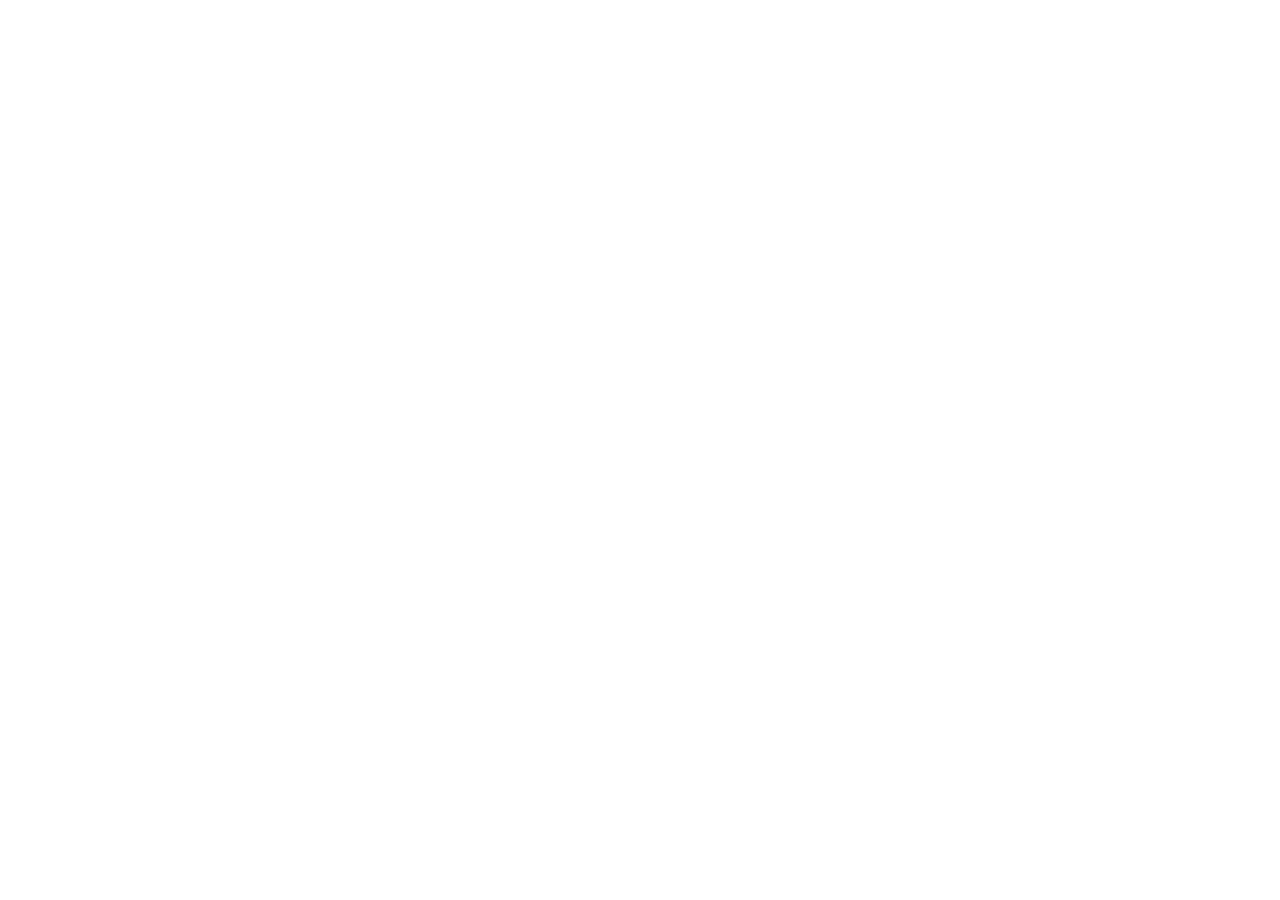
==== index.html @ 845b283c "Inicio HTML" ====
<!DOCTYPE html>
<html lang="pt-br">
<head>
    <meta charset="UTF-8">
    <meta name="viewport" content="width=device-width, initial-scale=1.0">
    <title>Auto Elétrica ROMA | Eletrica Automotiva e Ar Condicionado</title>
    <link rel="stylesheet" href="style.css">
</head>
<body>
    
</body>
</html>
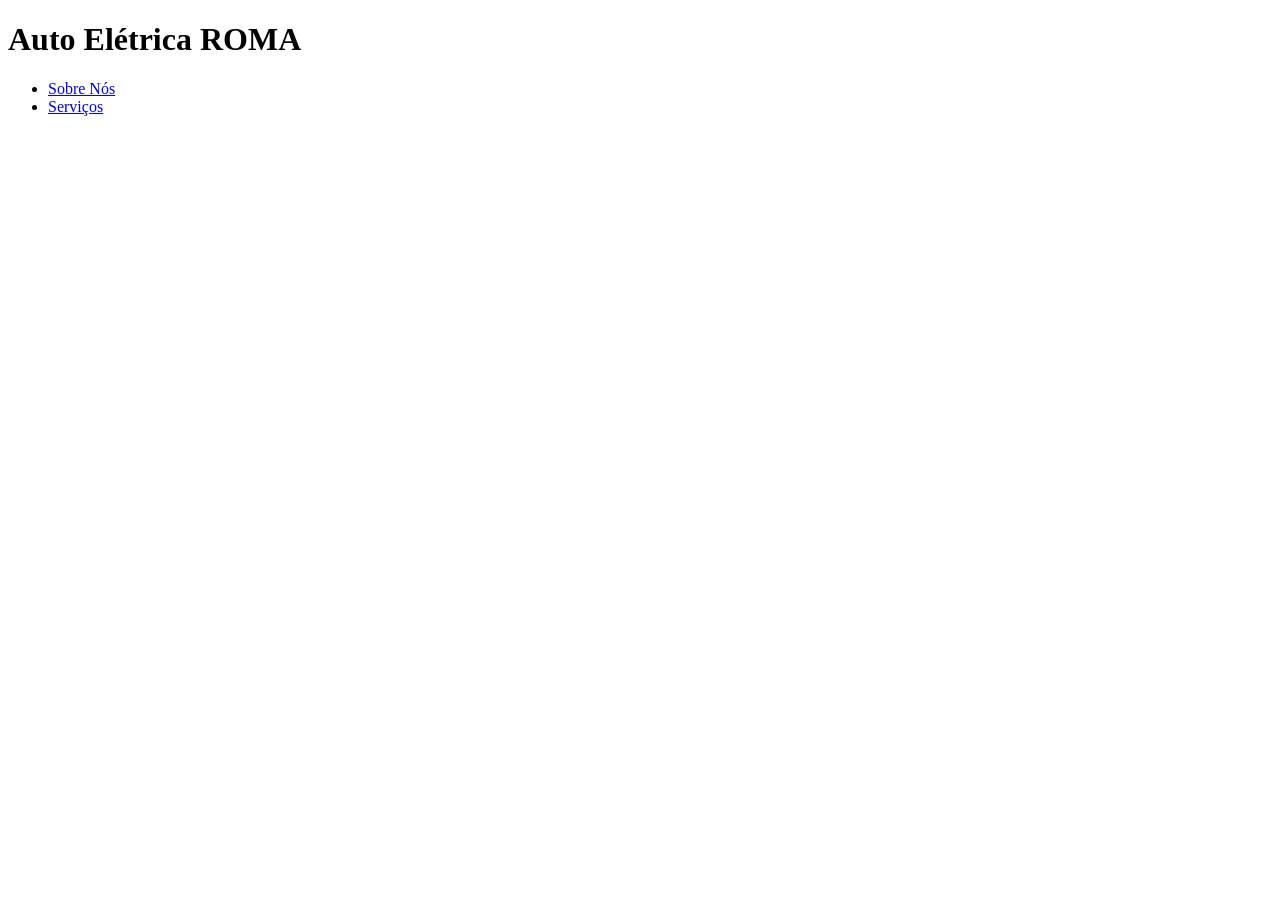
==== commit d73fc8ec: "Titulo e onde ficara a parte da Nav bar" ====
--- a/index.html
+++ b/index.html
@@ -7,6 +7,19 @@
     <link rel="stylesheet" href="style.css">
 </head>
 <body>
+    <header>
+        <div class="Logo">
+            <h1>Auto Elétrica ROMA</h1>
+        </div>
+        <nav>
+            <ul>
+                <li><a href="#sobre">Sobre Nós</a></li>
+                <li><a href="#serviços">Serviços</a></li>
+                
+            </ul>
+        </nav>
+
+    </header>
     
 </body>
 </html>
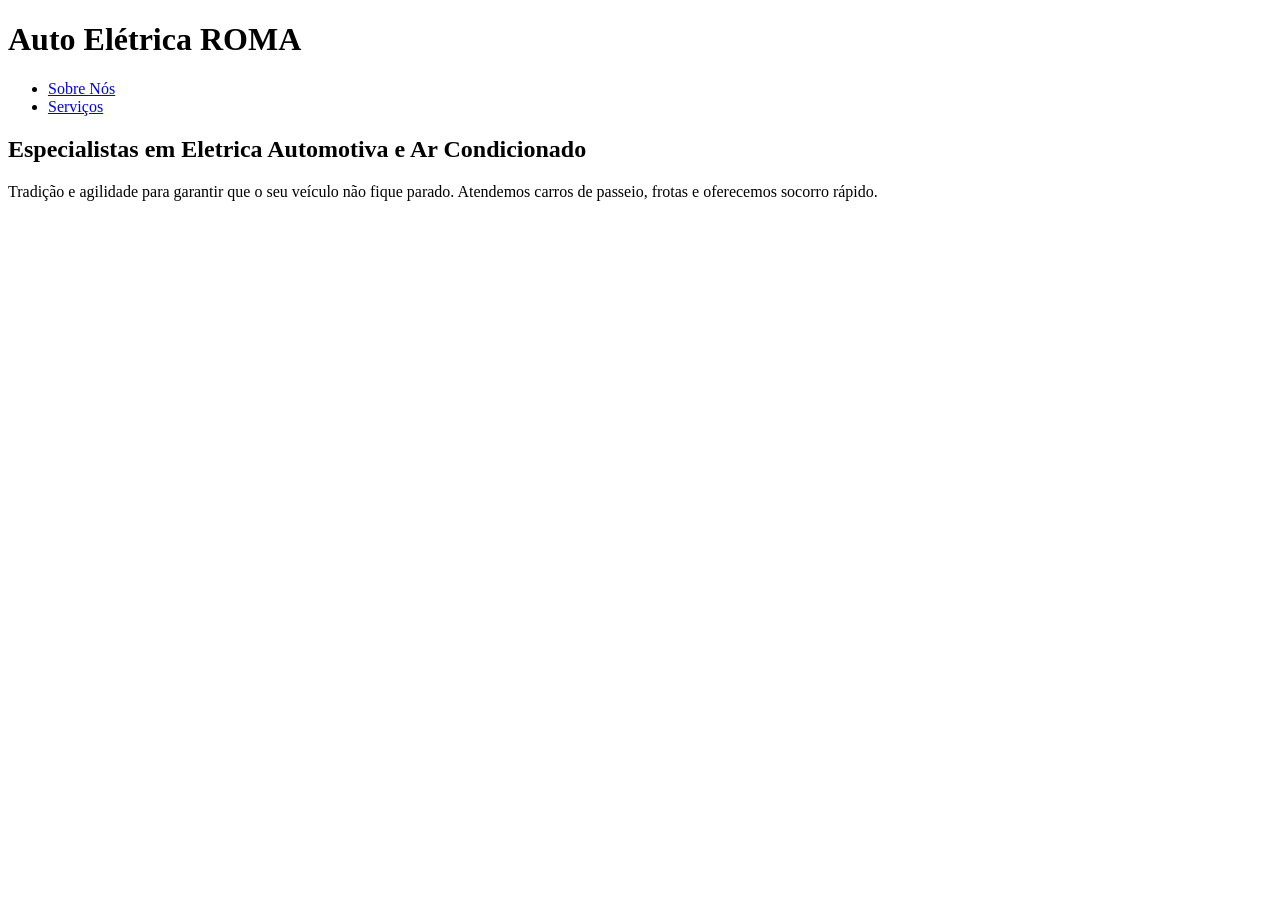
==== commit d31b2b38: "seção do sobre" ====
--- a/index.html
+++ b/index.html
@@ -20,6 +20,13 @@
         </nav>
 
     </header>
+
+    <main>
+        <section id="sobre" class="caixa de texto">
+            <h2>Especialistas em Eletrica Automotiva e Ar Condicionado</h2>
+            <p>Tradição e agilidade para garantir que o seu veículo não fique parado. Atendemos carros de passeio, frotas e oferecemos socorro rápido.</p>
+        </section>
+    </main>
     
 </body>
 </html>
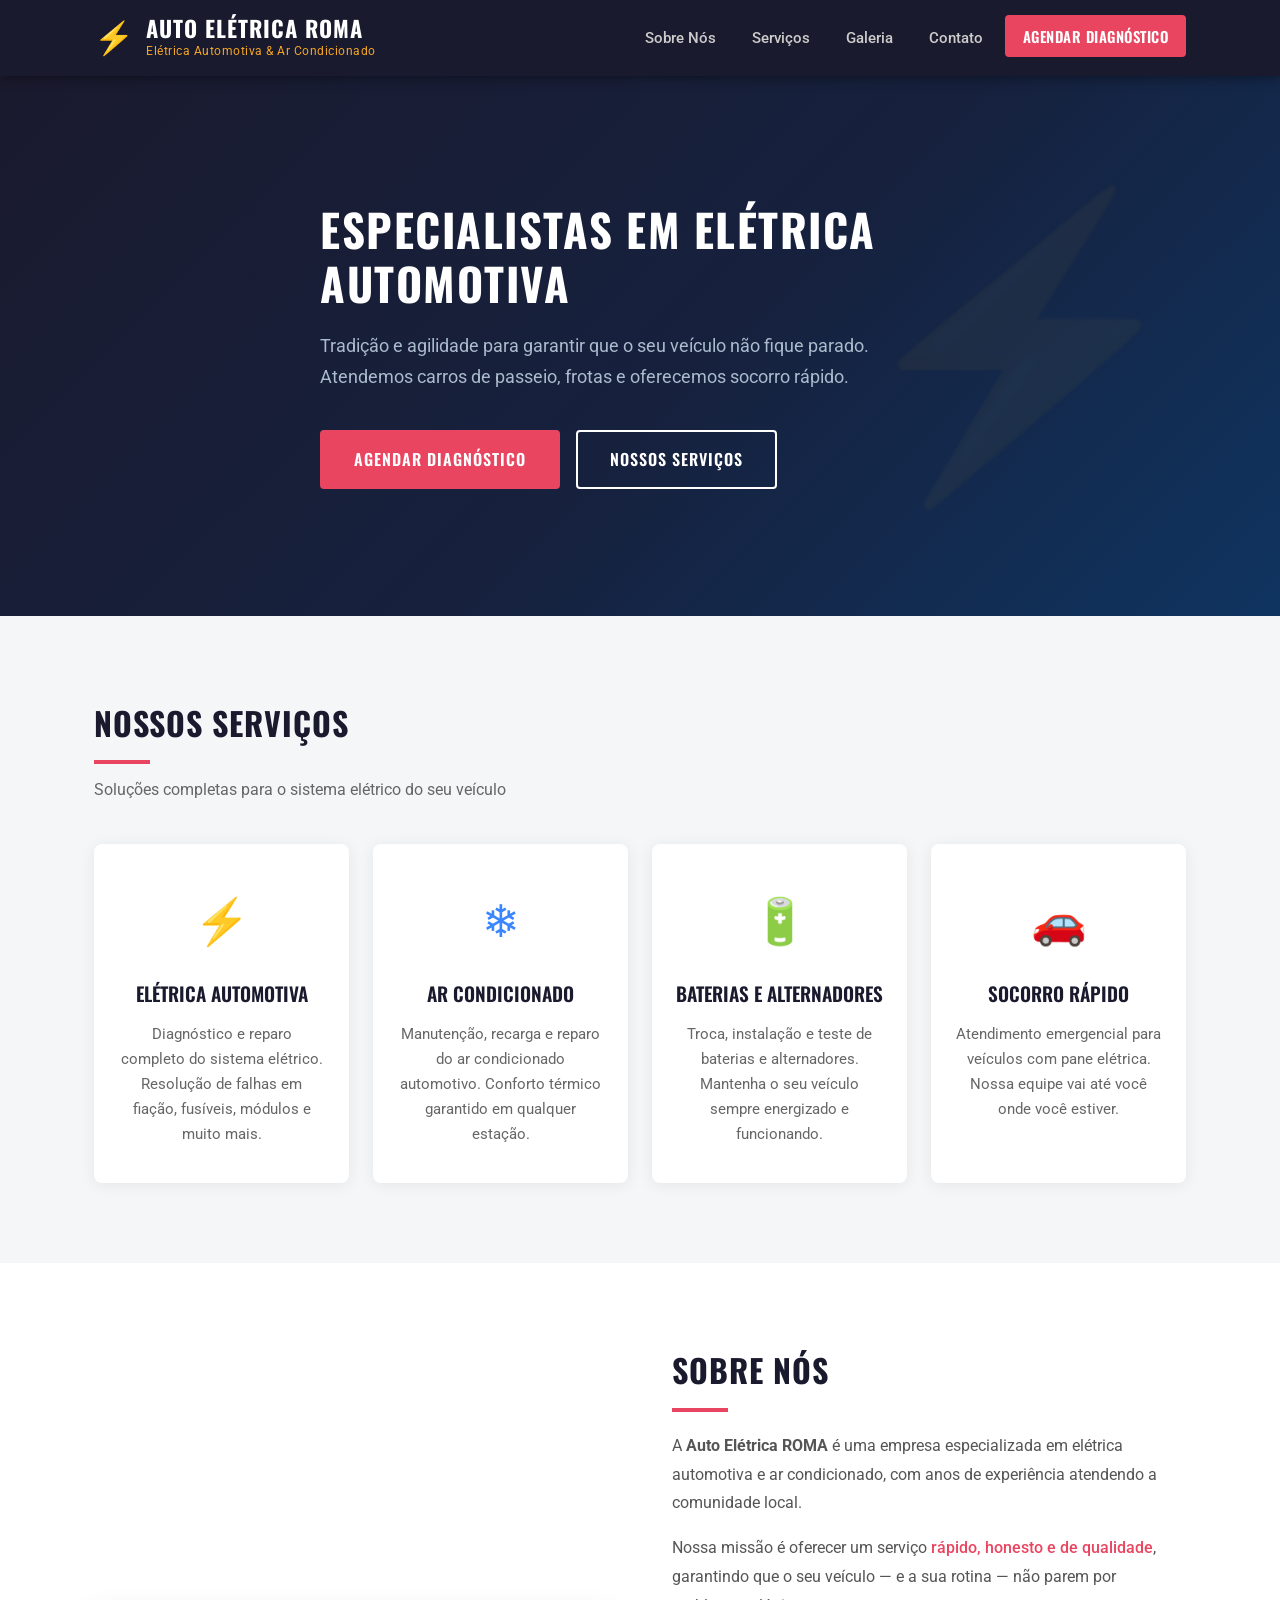
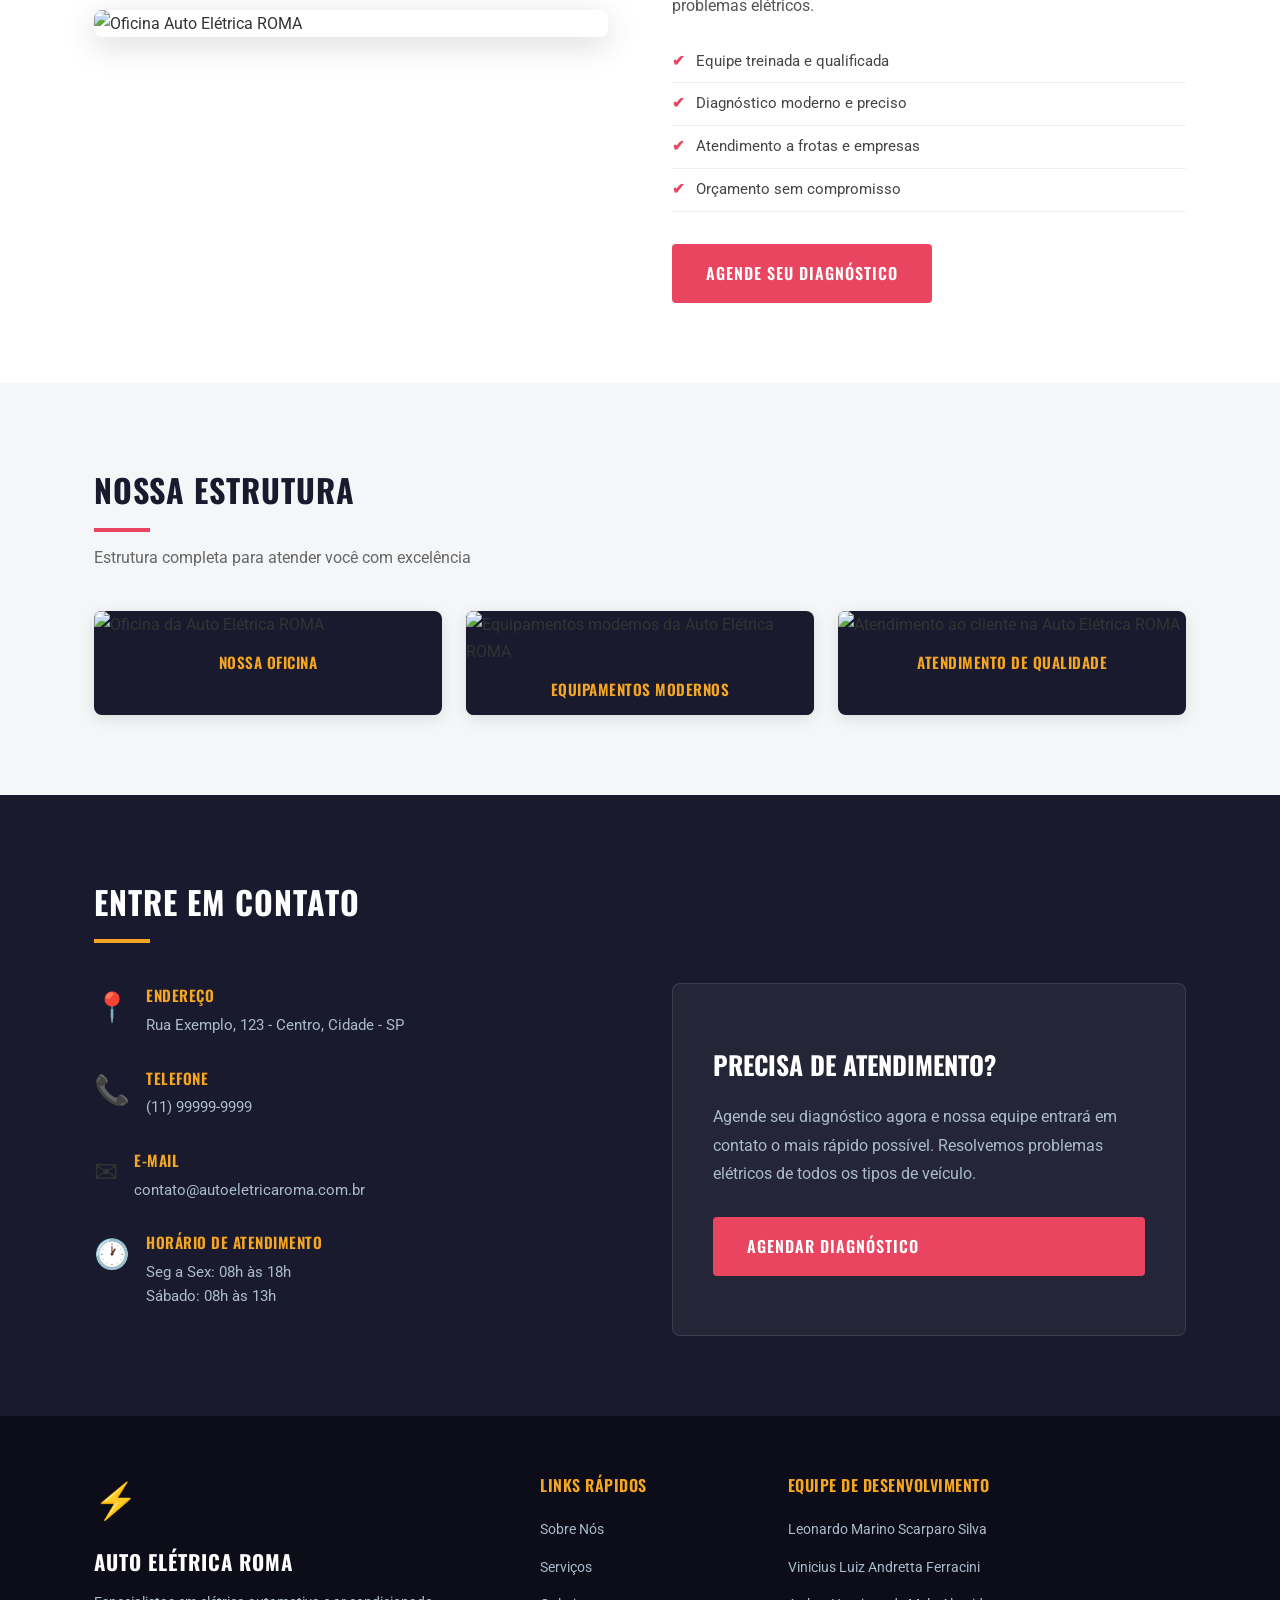
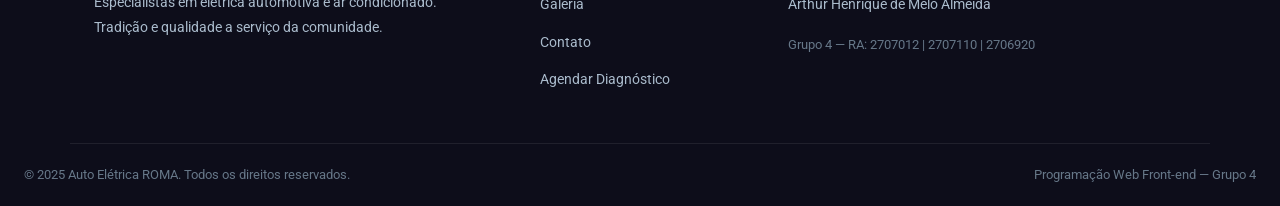
==== commit 6f3b7dcc: "Completa pagina principal com hero, servicos, galeria e rodape" ====
--- a/index.html
+++ b/index.html
@@ -1,32 +1,197 @@
-<!DOCTYPE html>
-<html lang="pt-br">
-<head>
-    <meta charset="UTF-8">
-    <meta name="viewport" content="width=device-width, initial-scale=1.0">
-    <title>Auto Elétrica ROMA | Eletrica Automotiva e Ar Condicionado</title>
-    <link rel="stylesheet" href="style.css">
-</head>
-<body>
-    <header>
-        <div class="Logo">
-            <h1>Auto Elétrica ROMA</h1>
-        </div>
-        <nav>
-            <ul>
-                <li><a href="#sobre">Sobre Nós</a></li>
-                <li><a href="#serviços">Serviços</a></li>
-                
-            </ul>
-        </nav>
-
-    </header>
-
-    <main>
-        <section id="sobre" class="caixa de texto">
-            <h2>Especialistas em Eletrica Automotiva e Ar Condicionado</h2>
-            <p>Tradição e agilidade para garantir que o seu veículo não fique parado. Atendemos carros de passeio, frotas e oferecemos socorro rápido.</p>
-        </section>
-    </main>
-    
-</body>
-</html>+<!DOCTYPE html>
+<html lang="pt-br">
+<head>
+    <meta charset="UTF-8">
+    <meta name="viewport" content="width=device-width, initial-scale=1.0">
+    <title>Auto Elétrica ROMA | Elétrica Automotiva e Ar Condicionado</title>
+    <link rel="stylesheet" href="style.css">
+    <link rel="preconnect" href="https://fonts.googleapis.com">
+    <link rel="preconnect" href="https://fonts.gstatic.com" crossorigin>
+    <link href="https://fonts.googleapis.com/css2?family=Oswald:wght@400;600;700&family=Roboto:ital,wght@0,300;0,400;0,500;1,400&display=swap" rel="stylesheet">
+</head>
+<body>
+
+    <header>
+        <div class="header-container">
+            <div class="logo">
+                <span class="logo-icon">&#9889;</span>
+                <div class="logo-texto">
+                    <h1>Auto Elétrica ROMA</h1>
+                    <p class="logo-slogan">Elétrica Automotiva &amp; Ar Condicionado</p>
+                </div>
+            </div>
+            <nav>
+                <ul>
+                    <li><a href="#sobre">Sobre Nós</a></li>
+                    <li><a href="#servicos">Serviços</a></li>
+                    <li><a href="#galeria">Galeria</a></li>
+                    <li><a href="#contato">Contato</a></li>
+                    <li><a href="cadastro.html" class="btn-nav">Agendar Diagnóstico</a></li>
+                </ul>
+            </nav>
+        </div>
+    </header>
+
+    <main>
+
+        <section class="hero">
+            <div class="hero-conteudo">
+                <h2>Especialistas em Elétrica Automotiva</h2>
+                <p>Tradição e agilidade para garantir que o seu veículo não fique parado. Atendemos carros de passeio, frotas e oferecemos socorro rápido.</p>
+                <div class="hero-botoes">
+                    <a href="cadastro.html" class="btn-primario">Agendar Diagnóstico</a>
+                    <a href="#servicos" class="btn-secundario">Nossos Serviços</a>
+                </div>
+            </div>
+        </section>
+
+        <section id="servicos" class="servicos">
+            <div class="container">
+                <h2 class="titulo-secao">Nossos Serviços</h2>
+                <p class="subtitulo-secao">Soluções completas para o sistema elétrico do seu veículo</p>
+                <div class="cards-grid">
+                    <article class="card">
+                        <div class="card-icone icone-eletrica">&#9889;</div>
+                        <h3>Elétrica Automotiva</h3>
+                        <p>Diagnóstico e reparo completo do sistema elétrico. Resolução de falhas em fiação, fusíveis, módulos e muito mais.</p>
+                    </article>
+                    <article class="card">
+                        <div class="card-icone icone-ar">&#10052;</div>
+                        <h3>Ar Condicionado</h3>
+                        <p>Manutenção, recarga e reparo do ar condicionado automotivo. Conforto térmico garantido em qualquer estação.</p>
+                    </article>
+                    <article class="card">
+                        <div class="card-icone icone-bateria">&#128267;</div>
+                        <h3>Baterias e Alternadores</h3>
+                        <p>Troca, instalação e teste de baterias e alternadores. Mantenha o seu veículo sempre energizado e funcionando.</p>
+                    </article>
+                    <article class="card">
+                        <div class="card-icone icone-socorro">&#128663;</div>
+                        <h3>Socorro Rápido</h3>
+                        <p>Atendimento emergencial para veículos com pane elétrica. Nossa equipe vai até você onde você estiver.</p>
+                    </article>
+                </div>
+            </div>
+        </section>
+
+        <section id="sobre" class="sobre">
+            <div class="container sobre-grid">
+                <div class="sobre-imagem">
+                    <img src="https://placehold.co/520x400/1a1a2e/f5a623?text=Auto+Eletrica+ROMA" alt="Oficina Auto Elétrica ROMA">
+                </div>
+                <div class="sobre-texto">
+                    <h2 class="titulo-secao">Sobre Nós</h2>
+                    <p>A <strong>Auto Elétrica ROMA</strong> é uma empresa especializada em elétrica automotiva e ar condicionado, com anos de experiência atendendo a comunidade local.</p>
+                    <p>Nossa missão é oferecer um serviço <span class="destaque">rápido, honesto e de qualidade</span>, garantindo que o seu veículo — e a sua rotina — não parem por problemas elétricos.</p>
+                    <ul class="lista-diferenciais">
+                        <li>Equipe treinada e qualificada</li>
+                        <li>Diagnóstico moderno e preciso</li>
+                        <li>Atendimento a frotas e empresas</li>
+                        <li>Orçamento sem compromisso</li>
+                    </ul>
+                    <a href="cadastro.html" class="btn-primario">Agende seu diagnóstico</a>
+                </div>
+            </div>
+        </section>
+
+        <section id="galeria" class="galeria">
+            <div class="container">
+                <h2 class="titulo-secao">Nossa Estrutura</h2>
+                <p class="subtitulo-secao">Estrutura completa para atender você com excelência</p>
+                <div class="galeria-grid">
+                    <figure>
+                        <img src="https://placehold.co/400x280/2d2d44/ffffff?text=Oficina" alt="Oficina da Auto Elétrica ROMA">
+                        <figcaption>Nossa Oficina</figcaption>
+                    </figure>
+                    <figure>
+                        <img src="https://placehold.co/400x280/e94560/ffffff?text=Equipamentos" alt="Equipamentos modernos da Auto Elétrica ROMA">
+                        <figcaption>Equipamentos Modernos</figcaption>
+                    </figure>
+                    <figure>
+                        <img src="https://placehold.co/400x280/f5a623/1a1a2e?text=Atendimento" alt="Atendimento ao cliente na Auto Elétrica ROMA">
+                        <figcaption>Atendimento de Qualidade</figcaption>
+                    </figure>
+                </div>
+            </div>
+        </section>
+
+        <section id="contato" class="contato">
+            <div class="container">
+                <h2 class="titulo-secao">Entre em Contato</h2>
+                <div class="contato-grid">
+                    <div class="contato-info">
+                        <div class="info-item">
+                            <span class="info-icone">&#128205;</span>
+                            <div>
+                                <h4>Endereço</h4>
+                                <p>Rua Exemplo, 123 - Centro, Cidade - SP</p>
+                            </div>
+                        </div>
+                        <div class="info-item">
+                            <span class="info-icone">&#128222;</span>
+                            <div>
+                                <h4>Telefone</h4>
+                                <p><a href="tel:+5511999999999">(11) 99999-9999</a></p>
+                            </div>
+                        </div>
+                        <div class="info-item">
+                            <span class="info-icone">&#9993;</span>
+                            <div>
+                                <h4>E-mail</h4>
+                                <p><a href="mailto:contato@autoeletricaroma.com.br">contato@autoeletricaroma.com.br</a></p>
+                            </div>
+                        </div>
+                        <div class="info-item">
+                            <span class="info-icone">&#128336;</span>
+                            <div>
+                                <h4>Horário de Atendimento</h4>
+                                <p>Seg a Sex: 08h às 18h<br>Sábado: 08h às 13h</p>
+                            </div>
+                        </div>
+                    </div>
+                    <div class="contato-cta">
+                        <h3>Precisa de atendimento?</h3>
+                        <p>Agende seu diagnóstico agora e nossa equipe entrará em contato o mais rápido possível. Resolvemos problemas elétricos de todos os tipos de veículo.</p>
+                        <a href="cadastro.html" class="btn-primario">Agendar Diagnóstico</a>
+                    </div>
+                </div>
+            </div>
+        </section>
+
+    </main>
+
+    <footer>
+        <div class="container footer-grid">
+            <div class="footer-marca">
+                <span class="footer-icone">&#9889;</span>
+                <h3>Auto Elétrica ROMA</h3>
+                <p>Especialistas em elétrica automotiva e ar condicionado. Tradição e qualidade a serviço da comunidade.</p>
+            </div>
+            <div class="footer-links">
+                <h4>Links Rápidos</h4>
+                <ul>
+                    <li><a href="#sobre">Sobre Nós</a></li>
+                    <li><a href="#servicos">Serviços</a></li>
+                    <li><a href="#galeria">Galeria</a></li>
+                    <li><a href="#contato">Contato</a></li>
+                    <li><a href="cadastro.html">Agendar Diagnóstico</a></li>
+                </ul>
+            </div>
+            <div class="footer-equipe">
+                <h4>Equipe de Desenvolvimento</h4>
+                <ul>
+                    <li><a href="https://marinoleo96351.github.io/Curriculo-leo-marino---front-end-mat-ria/" target="_blank" rel="noopener noreferrer">Leonardo Marino Scarparo Silva</a></li>
+                    <li><a href="https://vinifandretta.github.io/Curriculo_HTML/" target="_blank" rel="noopener noreferrer">Vinicius Luiz Andretta Ferracini</a></li>
+                    <li><a href="https://arthurhenrique2006-stack.github.io/Curriculo_ArthurHTML/" target="_blank" rel="noopener noreferrer">Arthur Henrique de Melo Almeida</a></li>
+                </ul>
+                <p class="footer-ra">Grupo 4 &mdash; RA: 2707012 | 2707110 | 2706920</p>
+            </div>
+        </div>
+        <div class="footer-rodape">
+            <p>&copy; 2025 Auto Elétrica ROMA. Todos os direitos reservados.</p>
+            <p>Programação Web Front-end &mdash; Grupo 4</p>
+        </div>
+    </footer>
+
+</body>
+</html>
--- a/style.css
+++ b/style.css
@@ -0,0 +1,923 @@
+/* ===== RESET E BASE ===== */
+*, *::before, *::after {
+    box-sizing: border-box;
+    margin: 0;
+    padding: 0;
+}
+
+html {
+    scroll-behavior: smooth;
+}
+
+body {
+    font-family: 'Roboto', Arial, sans-serif;
+    font-weight: 400;
+    font-size: 16px;
+    line-height: 1.7;
+    color: #333333;
+    background-color: #ffffff;
+}
+
+img {
+    max-width: 100%;
+    height: auto;
+    display: block;
+}
+
+a {
+    text-decoration: none;
+    color: inherit;
+    transition: color 0.3s ease;
+}
+
+ul {
+    list-style: none;
+}
+
+/* ===== VARIÁVEIS DE COR ===== */
+/* Paleta:
+   Azul escuro (primário): #1a1a2e
+   Vermelho (acento):      #e94560
+   Laranja/dourado:        #f5a623
+   Cinza claro (fundo):    #f4f6f8
+   Branco:                 #ffffff
+   Texto escuro:           #333333
+*/
+
+/* ===== UTILITÁRIOS ===== */
+.container {
+    max-width: 1140px;
+    margin: 0 auto;
+    padding: 0 24px;
+}
+
+.titulo-secao {
+    font-family: 'Oswald', Arial, sans-serif;
+    font-size: 2rem;
+    font-weight: 700;
+    color: #1a1a2e;
+    margin-bottom: 12px;
+    text-transform: uppercase;
+    letter-spacing: 1px;
+}
+
+.titulo-secao::after {
+    content: '';
+    display: block;
+    width: 56px;
+    height: 4px;
+    background-color: #e94560;
+    margin-top: 10px;
+}
+
+.subtitulo-secao {
+    color: #666666;
+    font-size: 1rem;
+    margin-bottom: 40px;
+}
+
+.destaque {
+    color: #e94560;
+    font-weight: 500;
+}
+
+/* ===== BOTÕES ===== */
+.btn-primario {
+    display: inline-block;
+    background-color: #e94560;
+    color: #ffffff;
+    font-family: 'Oswald', Arial, sans-serif;
+    font-size: 1rem;
+    font-weight: 600;
+    text-transform: uppercase;
+    letter-spacing: 1px;
+    padding: 14px 32px;
+    border-radius: 4px;
+    border: 2px solid #e94560;
+    cursor: pointer;
+    transition: background-color 0.3s ease, color 0.3s ease;
+}
+
+.btn-primario:hover {
+    background-color: #c73650;
+    border-color: #c73650;
+    color: #ffffff;
+}
+
+.btn-secundario {
+    display: inline-block;
+    background-color: transparent;
+    color: #ffffff;
+    font-family: 'Oswald', Arial, sans-serif;
+    font-size: 1rem;
+    font-weight: 600;
+    text-transform: uppercase;
+    letter-spacing: 1px;
+    padding: 14px 32px;
+    border-radius: 4px;
+    border: 2px solid #ffffff;
+    cursor: pointer;
+    transition: background-color 0.3s ease, color 0.3s ease;
+}
+
+.btn-secundario:hover {
+    background-color: #ffffff;
+    color: #1a1a2e;
+}
+
+/* ===== HEADER ===== */
+header {
+    background-color: #1a1a2e;
+    position: sticky;
+    top: 0;
+    z-index: 100;
+    box-shadow: 0 2px 12px rgba(0, 0, 0, 0.4);
+}
+
+.header-container {
+    max-width: 1140px;
+    margin: 0 auto;
+    padding: 0 24px;
+    display: flex;
+    align-items: center;
+    justify-content: space-between;
+    height: 76px;
+}
+
+.logo {
+    display: flex;
+    align-items: center;
+    gap: 12px;
+}
+
+.logo-icon {
+    font-size: 2rem;
+    color: #f5a623;
+}
+
+.logo-texto h1 {
+    font-family: 'Oswald', Arial, sans-serif;
+    font-size: 1.4rem;
+    font-weight: 700;
+    color: #ffffff;
+    text-transform: uppercase;
+    letter-spacing: 1px;
+    line-height: 1.2;
+}
+
+.logo-slogan {
+    font-size: 0.72rem;
+    color: #f5a623;
+    letter-spacing: 0.5px;
+}
+
+nav ul {
+    display: flex;
+    align-items: center;
+    gap: 8px;
+}
+
+nav ul li a {
+    color: #cccccc;
+    font-size: 0.92rem;
+    font-weight: 500;
+    padding: 8px 14px;
+    border-radius: 4px;
+    transition: color 0.3s ease, background-color 0.3s ease;
+}
+
+nav ul li a:hover {
+    color: #ffffff;
+    background-color: rgba(255, 255, 255, 0.08);
+}
+
+.btn-nav {
+    background-color: #e94560;
+    color: #ffffff !important;
+    font-family: 'Oswald', Arial, sans-serif;
+    font-weight: 600;
+    text-transform: uppercase;
+    letter-spacing: 0.5px;
+    padding: 10px 18px !important;
+    border-radius: 4px;
+    transition: background-color 0.3s ease !important;
+}
+
+.btn-nav:hover {
+    background-color: #c73650 !important;
+}
+
+.btn-nav.ativo {
+    background-color: #c73650;
+}
+
+/* ===== HERO ===== */
+.hero {
+    background: linear-gradient(135deg, #1a1a2e 0%, #16213e 55%, #0f3460 100%);
+    min-height: 540px;
+    display: flex;
+    align-items: center;
+    padding: 80px 24px;
+    position: relative;
+    overflow: hidden;
+}
+
+.hero::before {
+    content: '⚡';
+    position: absolute;
+    right: 80px;
+    top: 50%;
+    transform: translateY(-50%);
+    font-size: 18rem;
+    opacity: 0.04;
+    pointer-events: none;
+}
+
+.hero-conteudo {
+    max-width: 640px;
+    margin: 0 auto;
+}
+
+.hero-conteudo h2 {
+    font-family: 'Oswald', Arial, sans-serif;
+    font-size: 2.8rem;
+    font-weight: 700;
+    color: #ffffff;
+    text-transform: uppercase;
+    letter-spacing: 1.5px;
+    line-height: 1.2;
+    margin-bottom: 20px;
+}
+
+.hero-conteudo h2 span {
+    color: #f5a623;
+}
+
+.hero-conteudo p {
+    font-size: 1.1rem;
+    color: #aabbcc;
+    margin-bottom: 36px;
+    line-height: 1.8;
+}
+
+.hero-botoes {
+    display: flex;
+    gap: 16px;
+    flex-wrap: wrap;
+}
+
+/* ===== SERVIÇOS ===== */
+.servicos {
+    background-color: #f4f6f8;
+    padding: 80px 0;
+}
+
+.cards-grid {
+    display: grid;
+    grid-template-columns: repeat(4, 1fr);
+    gap: 24px;
+}
+
+.card {
+    background-color: #ffffff;
+    border-radius: 8px;
+    padding: 36px 24px;
+    text-align: center;
+    box-shadow: 0 2px 16px rgba(0, 0, 0, 0.07);
+    border-top: 4px solid transparent;
+    transition: border-color 0.3s ease, transform 0.3s ease, box-shadow 0.3s ease;
+}
+
+.card:hover {
+    border-top-color: #e94560;
+    transform: translateY(-6px);
+    box-shadow: 0 8px 28px rgba(0, 0, 0, 0.12);
+}
+
+.card-icone {
+    font-size: 2.8rem;
+    margin-bottom: 18px;
+    display: block;
+}
+
+.icone-eletrica { color: #f5a623; }
+.icone-ar       { color: #3a86ff; }
+.icone-bateria  { color: #06d6a0; }
+.icone-socorro  { color: #e94560; }
+
+.card h3 {
+    font-family: 'Oswald', Arial, sans-serif;
+    font-size: 1.2rem;
+    font-weight: 600;
+    color: #1a1a2e;
+    text-transform: uppercase;
+    margin-bottom: 12px;
+}
+
+.card p {
+    color: #666666;
+    font-size: 0.92rem;
+    line-height: 1.7;
+}
+
+/* ===== SOBRE ===== */
+.sobre {
+    padding: 80px 0;
+    background-color: #ffffff;
+}
+
+.sobre-grid {
+    display: grid;
+    grid-template-columns: 1fr 1fr;
+    gap: 64px;
+    align-items: center;
+}
+
+.sobre-imagem img {
+    border-radius: 8px;
+    box-shadow: 0 8px 32px rgba(0, 0, 0, 0.15);
+    width: 100%;
+}
+
+.sobre-texto .titulo-secao {
+    margin-bottom: 20px;
+}
+
+.sobre-texto p {
+    color: #555555;
+    margin-bottom: 16px;
+    font-size: 1rem;
+    line-height: 1.8;
+}
+
+.lista-diferenciais {
+    margin: 20px 0 32px 0;
+}
+
+.lista-diferenciais li {
+    padding: 8px 0;
+    padding-left: 24px;
+    position: relative;
+    color: #444444;
+    font-size: 0.95rem;
+    border-bottom: 1px solid #f0f0f0;
+}
+
+.lista-diferenciais li::before {
+    content: '✔';
+    position: absolute;
+    left: 0;
+    color: #e94560;
+    font-weight: bold;
+}
+
+/* ===== GALERIA ===== */
+.galeria {
+    background-color: #f4f6f8;
+    padding: 80px 0;
+}
+
+.galeria-grid {
+    display: grid;
+    grid-template-columns: repeat(3, 1fr);
+    gap: 24px;
+}
+
+.galeria figure {
+    border-radius: 8px;
+    overflow: hidden;
+    box-shadow: 0 4px 16px rgba(0, 0, 0, 0.1);
+    background-color: #1a1a2e;
+    transition: transform 0.3s ease, box-shadow 0.3s ease;
+}
+
+.galeria figure:hover {
+    transform: scale(1.02);
+    box-shadow: 0 8px 28px rgba(0, 0, 0, 0.18);
+}
+
+.galeria figure img {
+    width: 100%;
+    display: block;
+    transition: opacity 0.3s ease;
+}
+
+.galeria figure:hover img {
+    opacity: 0.88;
+}
+
+.galeria figcaption {
+    padding: 12px 16px;
+    font-family: 'Oswald', Arial, sans-serif;
+    font-size: 0.95rem;
+    font-weight: 600;
+    color: #f5a623;
+    text-align: center;
+    text-transform: uppercase;
+    letter-spacing: 0.5px;
+    background-color: #1a1a2e;
+}
+
+/* ===== CONTATO ===== */
+.contato {
+    padding: 80px 0;
+    background-color: #1a1a2e;
+}
+
+.contato .titulo-secao {
+    color: #ffffff;
+}
+
+.contato .titulo-secao::after {
+    background-color: #f5a623;
+}
+
+.contato-grid {
+    display: grid;
+    grid-template-columns: 1fr 1fr;
+    gap: 64px;
+    margin-top: 40px;
+}
+
+.info-item {
+    display: flex;
+    align-items: flex-start;
+    gap: 16px;
+    margin-bottom: 28px;
+}
+
+.info-icone {
+    font-size: 1.8rem;
+    flex-shrink: 0;
+}
+
+.info-item h4 {
+    font-family: 'Oswald', Arial, sans-serif;
+    font-size: 0.95rem;
+    font-weight: 600;
+    color: #f5a623;
+    text-transform: uppercase;
+    letter-spacing: 0.5px;
+    margin-bottom: 4px;
+}
+
+.info-item p {
+    color: #aabbcc;
+    font-size: 0.95rem;
+    line-height: 1.6;
+}
+
+.info-item a {
+    color: #aabbcc;
+    transition: color 0.3s ease;
+}
+
+.info-item a:hover {
+    color: #f5a623;
+}
+
+.contato-cta {
+    background-color: rgba(255, 255, 255, 0.05);
+    border: 1px solid rgba(255, 255, 255, 0.1);
+    border-radius: 8px;
+    padding: 40px;
+    display: flex;
+    flex-direction: column;
+    justify-content: center;
+}
+
+.contato-cta h3 {
+    font-family: 'Oswald', Arial, sans-serif;
+    font-size: 1.6rem;
+    font-weight: 700;
+    color: #ffffff;
+    text-transform: uppercase;
+    margin-bottom: 16px;
+}
+
+.contato-cta p {
+    color: #aabbcc;
+    margin-bottom: 28px;
+    line-height: 1.8;
+}
+
+/* ===== FOOTER ===== */
+footer {
+    background-color: #0d0d1a;
+    color: #aabbcc;
+    padding: 56px 0 0;
+}
+
+.footer-grid {
+    display: grid;
+    grid-template-columns: 2fr 1fr 2fr;
+    gap: 48px;
+    padding-bottom: 40px;
+    border-bottom: 1px solid rgba(255, 255, 255, 0.08);
+}
+
+.footer-marca {
+    display: flex;
+    flex-direction: column;
+    gap: 12px;
+}
+
+.footer-icone {
+    font-size: 2.2rem;
+    color: #f5a623;
+}
+
+.footer-marca h3 {
+    font-family: 'Oswald', Arial, sans-serif;
+    font-size: 1.3rem;
+    font-weight: 700;
+    color: #ffffff;
+    text-transform: uppercase;
+    letter-spacing: 1px;
+}
+
+.footer-marca p {
+    font-size: 0.9rem;
+    line-height: 1.7;
+}
+
+.footer-links h4,
+.footer-equipe h4 {
+    font-family: 'Oswald', Arial, sans-serif;
+    font-size: 1rem;
+    font-weight: 600;
+    color: #f5a623;
+    text-transform: uppercase;
+    letter-spacing: 0.5px;
+    margin-bottom: 16px;
+}
+
+.footer-links ul li,
+.footer-equipe ul li {
+    margin-bottom: 10px;
+}
+
+.footer-links ul li a,
+.footer-equipe ul li a {
+    color: #aabbcc;
+    font-size: 0.9rem;
+    transition: color 0.3s ease;
+}
+
+.footer-links ul li a:hover,
+.footer-equipe ul li a:hover {
+    color: #f5a623;
+}
+
+.footer-ra {
+    margin-top: 16px;
+    font-size: 0.8rem;
+    color: #667788;
+}
+
+.footer-rodape {
+    padding: 20px 24px;
+    text-align: center;
+    font-size: 0.82rem;
+    color: #667788;
+    display: flex;
+    justify-content: space-between;
+    flex-wrap: wrap;
+    gap: 8px;
+}
+
+/* ===== PÁGINA DE CADASTRO ===== */
+.pagina-topo {
+    background: linear-gradient(135deg, #1a1a2e 0%, #0f3460 100%);
+    padding: 60px 24px;
+    text-align: center;
+}
+
+.pagina-topo h2 {
+    font-family: 'Oswald', Arial, sans-serif;
+    font-size: 2.2rem;
+    font-weight: 700;
+    color: #ffffff;
+    text-transform: uppercase;
+    letter-spacing: 1px;
+    margin-bottom: 12px;
+}
+
+.pagina-topo p {
+    color: #aabbcc;
+    font-size: 1rem;
+}
+
+.cadastro-section {
+    padding: 64px 0;
+    background-color: #f4f6f8;
+}
+
+.form-wrapper {
+    display: grid;
+    grid-template-columns: 1fr 2fr;
+    gap: 48px;
+    align-items: start;
+}
+
+.form-info {
+    background-color: #1a1a2e;
+    border-radius: 8px;
+    padding: 36px 28px;
+    color: #ffffff;
+}
+
+.form-info h3 {
+    font-family: 'Oswald', Arial, sans-serif;
+    font-size: 1.3rem;
+    font-weight: 600;
+    color: #f5a623;
+    text-transform: uppercase;
+    margin-bottom: 20px;
+}
+
+.form-info ul li {
+    padding: 8px 0;
+    color: #aabbcc;
+    font-size: 0.92rem;
+    border-bottom: 1px solid rgba(255, 255, 255, 0.07);
+}
+
+.form-contato-rapido {
+    margin-top: 28px;
+    padding-top: 20px;
+    border-top: 1px solid rgba(255, 255, 255, 0.12);
+}
+
+.form-contato-rapido p {
+    font-size: 0.9rem;
+    color: #aabbcc;
+    margin-bottom: 6px;
+}
+
+.form-contato-rapido a {
+    font-family: 'Oswald', Arial, sans-serif;
+    font-size: 1.4rem;
+    font-weight: 700;
+    color: #f5a623;
+    transition: color 0.3s ease;
+}
+
+.form-contato-rapido a:hover {
+    color: #e94560;
+}
+
+.form-cadastro {
+    background-color: #ffffff;
+    border-radius: 8px;
+    padding: 40px 36px;
+    box-shadow: 0 4px 20px rgba(0, 0, 0, 0.07);
+}
+
+.form-cadastro h3 {
+    font-family: 'Oswald', Arial, sans-serif;
+    font-size: 1.4rem;
+    font-weight: 700;
+    color: #1a1a2e;
+    text-transform: uppercase;
+    letter-spacing: 0.5px;
+    margin-bottom: 28px;
+    padding-bottom: 14px;
+    border-bottom: 2px solid #f4f6f8;
+}
+
+.form-grupo {
+    margin-bottom: 20px;
+    display: flex;
+    flex-direction: column;
+}
+
+.form-linha {
+    display: grid;
+    grid-template-columns: 1fr 1fr;
+    gap: 20px;
+}
+
+label {
+    font-size: 0.88rem;
+    font-weight: 500;
+    color: #444444;
+    margin-bottom: 6px;
+    text-transform: uppercase;
+    letter-spacing: 0.3px;
+}
+
+input[type="text"],
+input[type="email"],
+input[type="tel"],
+input[type="password"],
+input[type="date"],
+select,
+textarea {
+    font-family: 'Roboto', Arial, sans-serif;
+    font-size: 0.95rem;
+    color: #333333;
+    background-color: #f9fafb;
+    border: 1.5px solid #dde1e7;
+    border-radius: 4px;
+    padding: 12px 14px;
+    width: 100%;
+    transition: border-color 0.3s ease, box-shadow 0.3s ease;
+    outline: none;
+}
+
+input:focus,
+select:focus,
+textarea:focus {
+    border-color: #e94560;
+    box-shadow: 0 0 0 3px rgba(233, 69, 96, 0.1);
+    background-color: #ffffff;
+}
+
+select {
+    cursor: pointer;
+}
+
+textarea {
+    resize: vertical;
+    min-height: 100px;
+}
+
+.obrigatorio {
+    color: #e94560;
+}
+
+.form-divisor {
+    display: flex;
+    align-items: center;
+    gap: 16px;
+    margin: 28px 0 20px;
+}
+
+.form-divisor::before,
+.form-divisor::after {
+    content: '';
+    flex: 1;
+    height: 1px;
+    background-color: #dde1e7;
+}
+
+.form-divisor span {
+    font-family: 'Oswald', Arial, sans-serif;
+    font-size: 0.9rem;
+    font-weight: 600;
+    color: #1a1a2e;
+    text-transform: uppercase;
+    letter-spacing: 0.5px;
+    white-space: nowrap;
+}
+
+.form-nota {
+    font-size: 0.82rem;
+    color: #888888;
+    margin-bottom: 24px;
+}
+
+.btn-submit {
+    width: 100%;
+    font-size: 1.05rem;
+    padding: 16px;
+}
+
+/* ===== PÁGINA DE LOGIN ===== */
+.login-section {
+    background: linear-gradient(135deg, #f4f6f8 0%, #e8ecf2 100%);
+    min-height: calc(100vh - 76px - 220px);
+    display: flex;
+    align-items: center;
+    justify-content: center;
+    padding: 64px 24px;
+}
+
+.login-wrapper {
+    display: grid;
+    grid-template-columns: 1fr 1fr;
+    max-width: 900px;
+    width: 100%;
+    border-radius: 12px;
+    overflow: hidden;
+    box-shadow: 0 12px 48px rgba(0, 0, 0, 0.15);
+}
+
+.login-marca {
+    background: linear-gradient(160deg, #1a1a2e 0%, #0f3460 100%);
+    padding: 60px 40px;
+    display: flex;
+    flex-direction: column;
+    justify-content: center;
+    gap: 16px;
+}
+
+.login-icone {
+    font-size: 3.5rem;
+    color: #f5a623;
+}
+
+.login-marca h2 {
+    font-family: 'Oswald', Arial, sans-serif;
+    font-size: 1.8rem;
+    font-weight: 700;
+    color: #ffffff;
+    text-transform: uppercase;
+    letter-spacing: 1.5px;
+    line-height: 1.2;
+}
+
+.login-marca p {
+    color: #aabbcc;
+    font-size: 0.95rem;
+    line-height: 1.8;
+}
+
+.login-form-box {
+    background-color: #ffffff;
+    padding: 52px 44px;
+    display: flex;
+    flex-direction: column;
+    justify-content: center;
+}
+
+.login-form-box h3 {
+    font-family: 'Oswald', Arial, sans-serif;
+    font-size: 1.5rem;
+    font-weight: 700;
+    color: #1a1a2e;
+    text-transform: uppercase;
+    letter-spacing: 0.5px;
+    margin-bottom: 8px;
+}
+
+.login-subtitulo {
+    font-size: 0.88rem;
+    color: #06d6a0;
+    margin-bottom: 28px;
+    font-weight: 500;
+}
+
+.form-login .form-grupo {
+    margin-bottom: 18px;
+}
+
+.form-checkbox {
+    display: flex;
+    align-items: center;
+    gap: 8px;
+    margin-bottom: 24px;
+}
+
+.form-checkbox input[type="checkbox"] {
+    width: auto;
+    cursor: pointer;
+}
+
+.form-checkbox label {
+    font-size: 0.88rem;
+    color: #666666;
+    margin-bottom: 0;
+    text-transform: none;
+    letter-spacing: 0;
+    cursor: pointer;
+}
+
+.login-links {
+    display: flex;
+    justify-content: center;
+    gap: 12px;
+    margin-top: 20px;
+    font-size: 0.88rem;
+}
+
+.login-links a {
+    color: #e94560;
+    transition: color 0.3s ease;
+}
+
+.login-links a:hover {
+    color: #c73650;
+}
+
+.login-links span {
+    color: #cccccc;
+}
+
+.login-voltar {
+    margin-top: 20px;
+    text-align: center;
+}
+
+.login-voltar .btn-secundario {
+    color: #1a1a2e;
+    border-color: #1a1a2e;
+    font-size: 0.88rem;
+    padding: 10px 20px;
+}
+
+.login-voltar .btn-secundario:hover {
+    background-color: #1a1a2e;
+    color: #ffffff;
+}
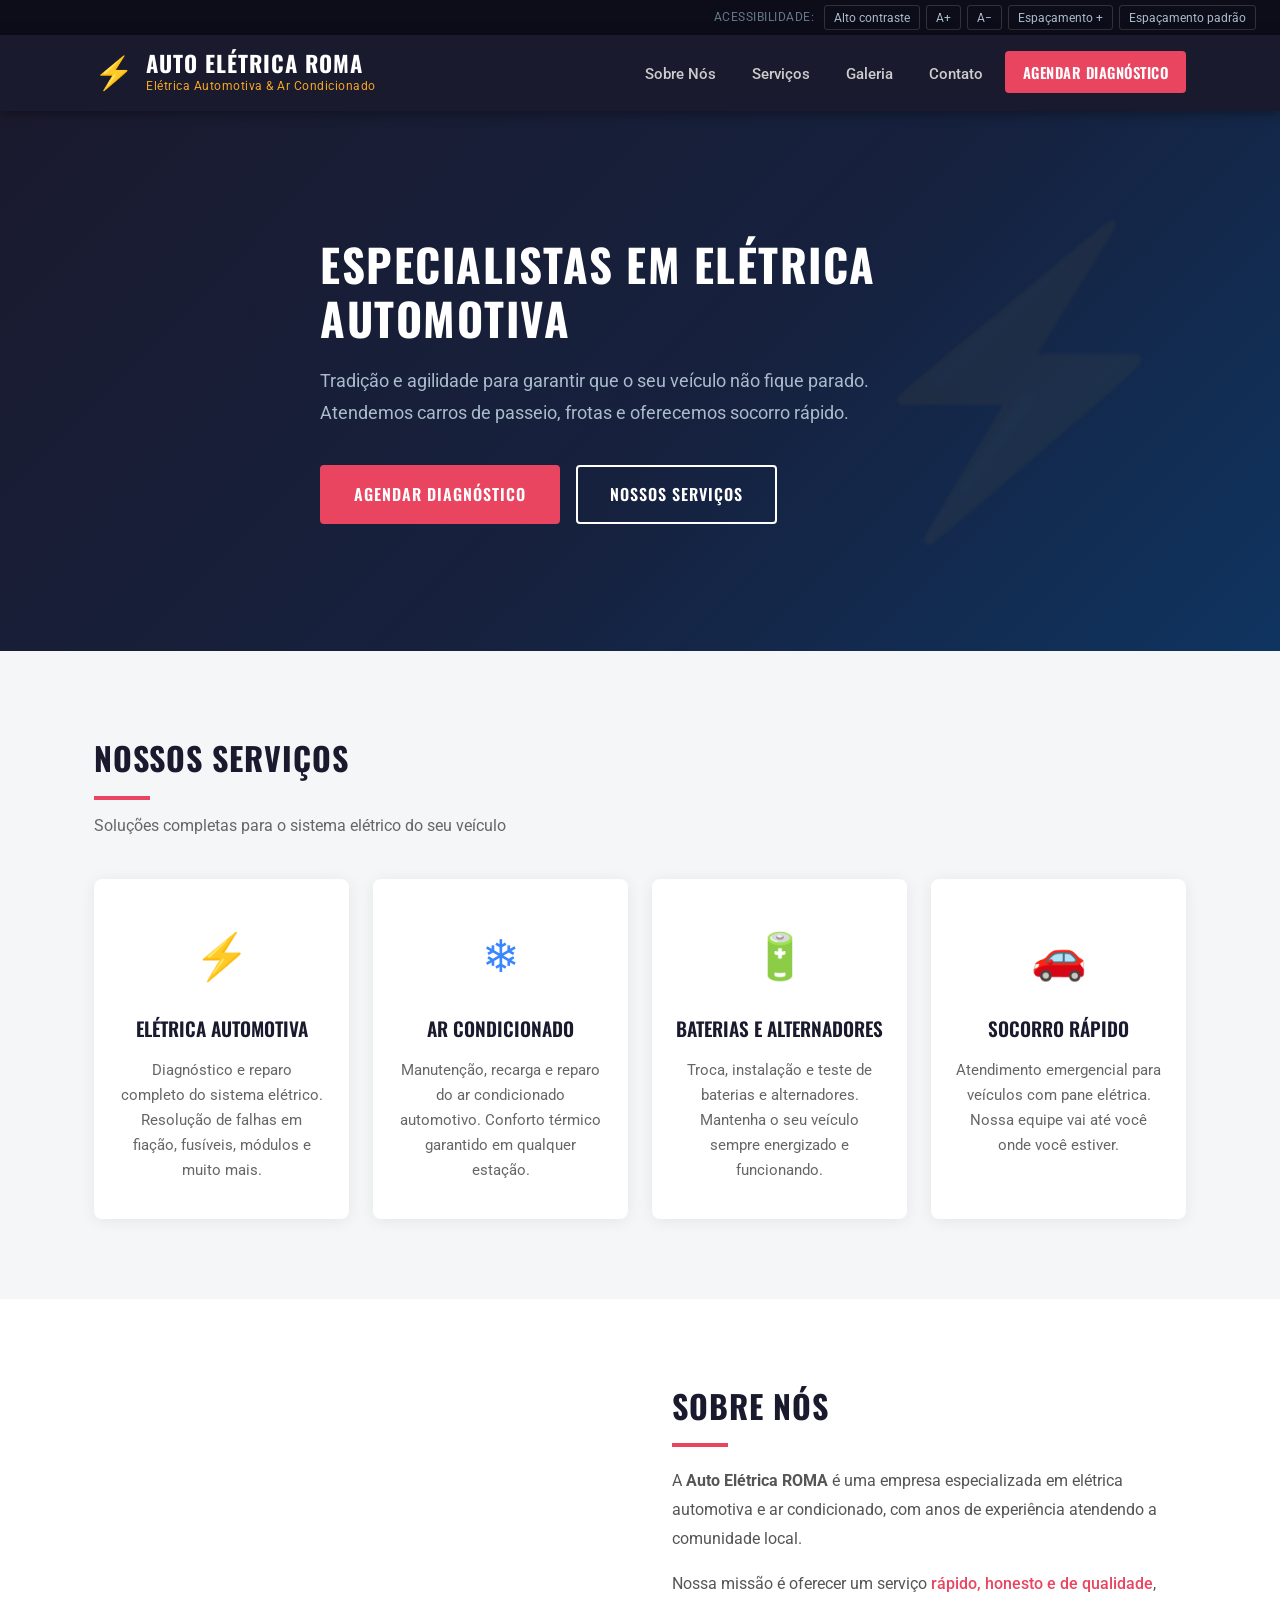
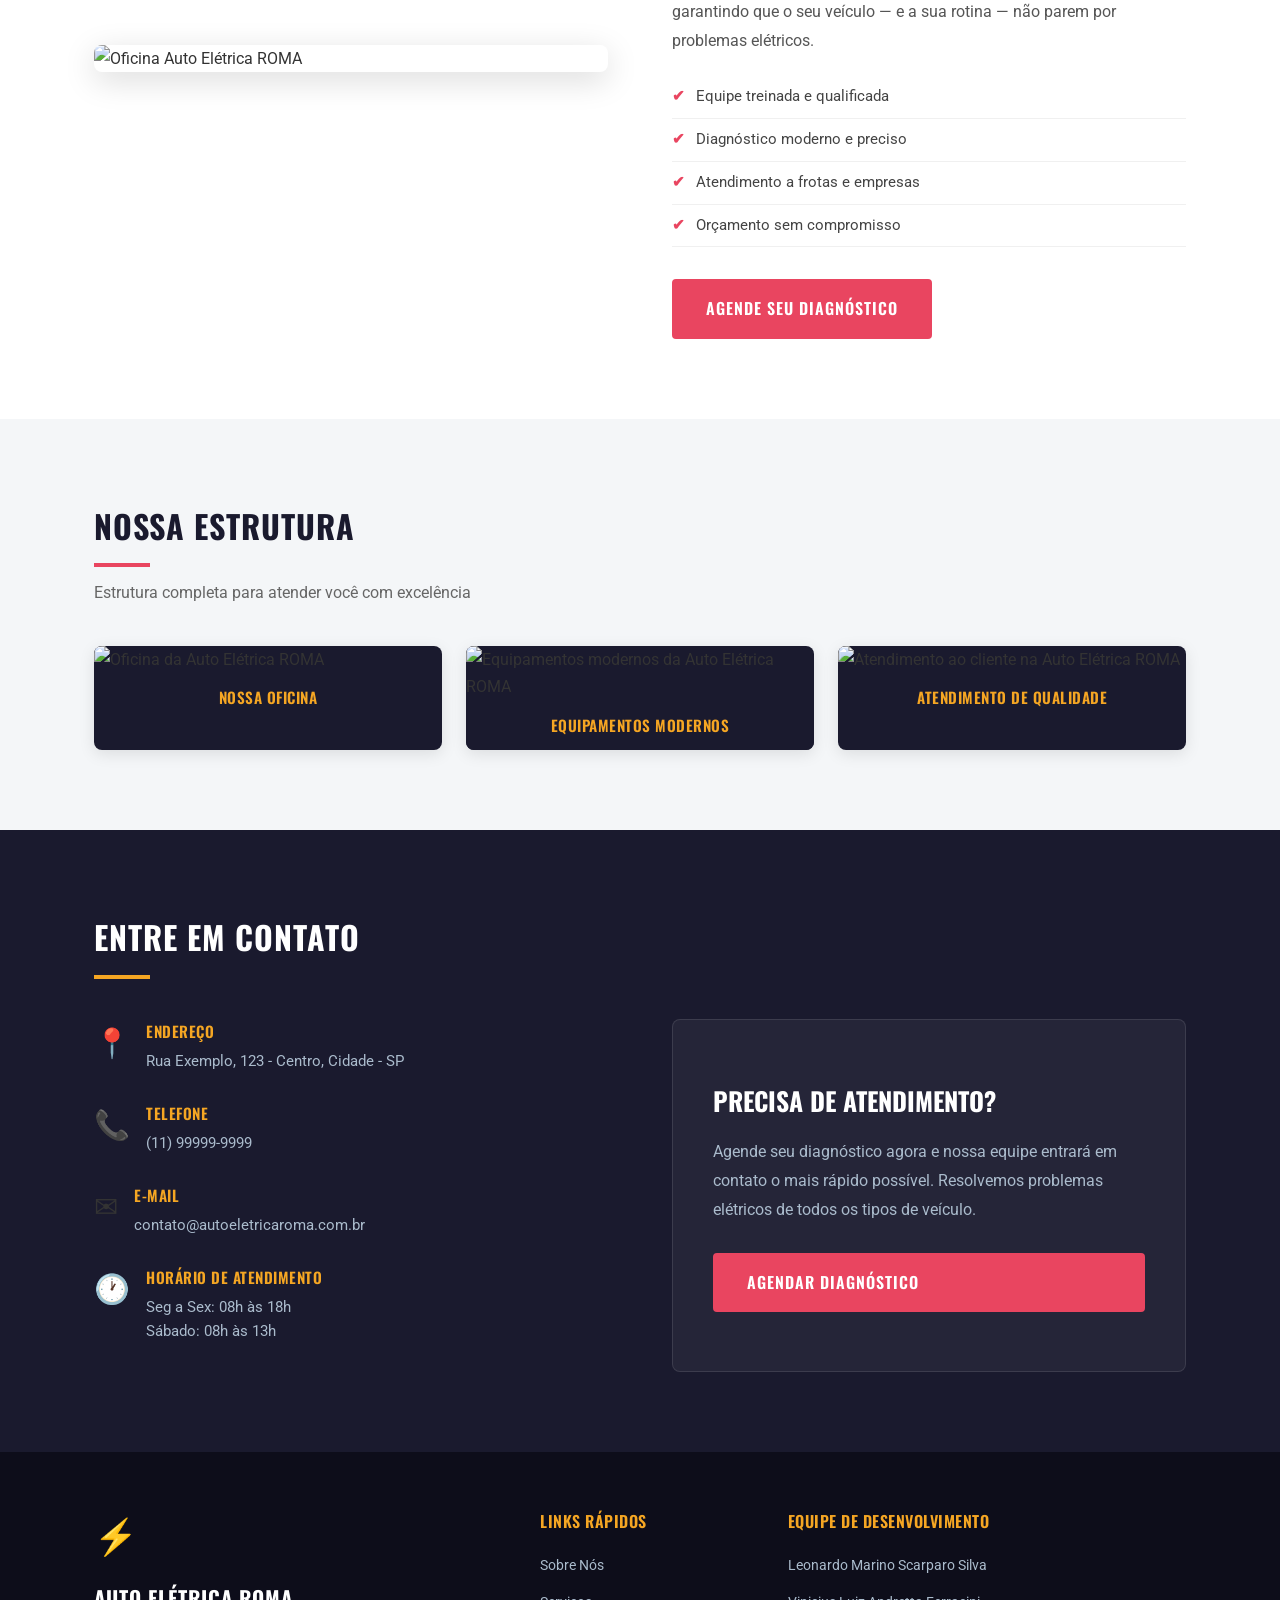
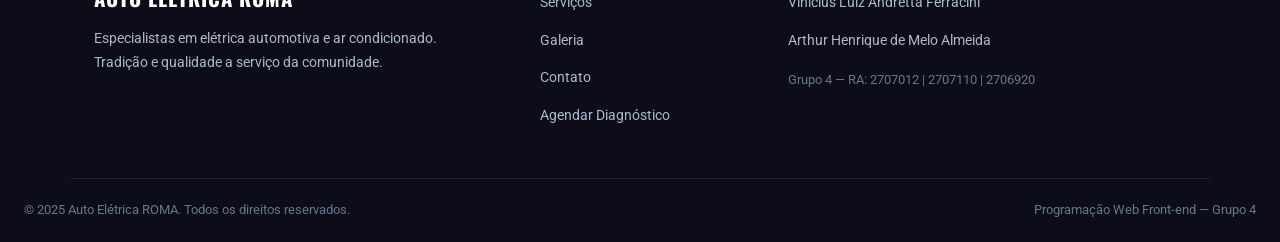
==== commit 696225af: "Ajustes finais da acessibilidade para completar as alterações" ====
--- a/index.html
+++ b/index.html
@@ -10,6 +10,15 @@
     <link href="https://fonts.googleapis.com/css2?family=Oswald:wght@400;600;700&family=Roboto:ital,wght@0,300;0,400;0,500;1,400&display=swap" rel="stylesheet">
 </head>
 <body>
+
+    <div class="barra-acessibilidade" role="toolbar" aria-label="Controles de acessibilidade">
+        <span class="barra-label">Acessibilidade:</span>
+        <button id="btn-alto-contraste" aria-pressed="false">Alto contraste</button>
+        <button id="btn-aumentar-fonte" aria-label="Aumentar tamanho do texto">A+</button>
+        <button id="btn-diminuir-fonte" aria-label="Diminuir tamanho do texto">A−</button>
+        <button id="btn-aumentar-espaco" aria-pressed="false">Espaçamento +</button>
+        <button id="btn-espaco-padrao">Espaçamento padrão</button>
+    </div>
 
     <header>
         <div class="header-container">
@@ -193,5 +202,6 @@
         </div>
     </footer>
 
+    <script src="app.js"></script>
 </body>
 </html>
--- a/style.css
+++ b/style.css
@@ -12,10 +12,10 @@
 body {
     font-family: 'Roboto', Arial, sans-serif;
     font-weight: 400;
-    font-size: 16px;
-    line-height: 1.7;
-    color: #333333;
-    background-color: #ffffff;
+    font-size: calc(16px * var(--escala-fonte));
+    line-height: var(--espacamento-linha);
+    color: var(--cor-texto);
+    background-color: var(--cor-fundo);
 }
 
 img {
@@ -35,14 +35,23 @@
 }
 
 /* ===== VARIÁVEIS DE COR ===== */
-/* Paleta:
-   Azul escuro (primário): #1a1a2e
-   Vermelho (acento):      #e94560
-   Laranja/dourado:        #f5a623
-   Cinza claro (fundo):    #f4f6f8
-   Branco:                 #ffffff
-   Texto escuro:           #333333
-*/
+:root {
+    --cor-primaria:         #1a1a2e;
+    --cor-primaria-deep:    #0f3460;
+    --cor-footer:           #0d0d1a;
+    --cor-acento:           #e94560;
+    --cor-acento-hover:     #c73650;
+    --cor-destaque:         #f5a623;
+    --cor-fundo:            #ffffff;
+    --cor-fundo-claro:      #f4f6f8;
+    --cor-texto:            #333333;
+    --cor-texto-secundario: #666666;
+    --cor-texto-muted:      #aabbcc;
+
+    /* Acessibilidade 5.12.1–5.12.4 e 5.12.7 */
+    --espacamento-linha:    1.7;
+    --escala-fonte:         1;
+}
 
 /* ===== UTILITÁRIOS ===== */
 .container {
@@ -55,7 +64,7 @@
     font-family: 'Oswald', Arial, sans-serif;
     font-size: 2rem;
     font-weight: 700;
-    color: #1a1a2e;
+    color: var(--cor-primaria);
     margin-bottom: 12px;
     text-transform: uppercase;
     letter-spacing: 1px;
@@ -66,25 +75,25 @@
     display: block;
     width: 56px;
     height: 4px;
-    background-color: #e94560;
+    background-color: var(--cor-acento);
     margin-top: 10px;
 }
 
 .subtitulo-secao {
-    color: #666666;
+    color: var(--cor-texto-secundario);
     font-size: 1rem;
     margin-bottom: 40px;
 }
 
 .destaque {
-    color: #e94560;
+    color: var(--cor-acento);
     font-weight: 500;
 }
 
 /* ===== BOTÕES ===== */
 .btn-primario {
     display: inline-block;
-    background-color: #e94560;
+    background-color: var(--cor-acento);
     color: #ffffff;
     font-family: 'Oswald', Arial, sans-serif;
     font-size: 1rem;
@@ -93,14 +102,14 @@
     letter-spacing: 1px;
     padding: 14px 32px;
     border-radius: 4px;
-    border: 2px solid #e94560;
+    border: 2px solid var(--cor-acento);
     cursor: pointer;
     transition: background-color 0.3s ease, color 0.3s ease;
 }
 
 .btn-primario:hover {
-    background-color: #c73650;
-    border-color: #c73650;
+    background-color: var(--cor-acento-hover);
+    border-color: var(--cor-acento-hover);
     color: #ffffff;
 }
 
@@ -122,12 +131,12 @@
 
 .btn-secundario:hover {
     background-color: #ffffff;
-    color: #1a1a2e;
+    color: var(--cor-primaria);
 }
 
 /* ===== HEADER ===== */
 header {
-    background-color: #1a1a2e;
+    background-color: var(--cor-primaria);
     position: sticky;
     top: 0;
     z-index: 100;
@@ -152,7 +161,7 @@
 
 .logo-icon {
     font-size: 2rem;
-    color: #f5a623;
+    color: var(--cor-destaque);
 }
 
 .logo-texto h1 {
@@ -167,7 +176,7 @@
 
 .logo-slogan {
     font-size: 0.72rem;
-    color: #f5a623;
+    color: var(--cor-destaque);
     letter-spacing: 0.5px;
 }
 
@@ -192,7 +201,7 @@
 }
 
 .btn-nav {
-    background-color: #e94560;
+    background-color: var(--cor-acento);
     color: #ffffff !important;
     font-family: 'Oswald', Arial, sans-serif;
     font-weight: 600;
@@ -204,16 +213,16 @@
 }
 
 .btn-nav:hover {
-    background-color: #c73650 !important;
+    background-color: var(--cor-acento-hover) !important;
 }
 
 .btn-nav.ativo {
-    background-color: #c73650;
+    background-color: var(--cor-acento-hover);
 }
 
 /* ===== HERO ===== */
 .hero {
-    background: linear-gradient(135deg, #1a1a2e 0%, #16213e 55%, #0f3460 100%);
+    background: linear-gradient(135deg, var(--cor-primaria) 0%, #16213e 55%, var(--cor-primaria-deep) 100%);
     min-height: 540px;
     display: flex;
     align-items: center;
@@ -250,12 +259,12 @@
 }
 
 .hero-conteudo h2 span {
-    color: #f5a623;
+    color: var(--cor-destaque);
 }
 
 .hero-conteudo p {
     font-size: 1.1rem;
-    color: #aabbcc;
+    color: var(--cor-texto-muted);
     margin-bottom: 36px;
     line-height: 1.8;
 }
@@ -268,7 +277,7 @@
 
 /* ===== SERVIÇOS ===== */
 .servicos {
-    background-color: #f4f6f8;
+    background-color: var(--cor-fundo-claro);
     padding: 80px 0;
 }
 
@@ -289,7 +298,7 @@
 }
 
 .card:hover {
-    border-top-color: #e94560;
+    border-top-color: var(--cor-acento);
     transform: translateY(-6px);
     box-shadow: 0 8px 28px rgba(0, 0, 0, 0.12);
 }
@@ -300,22 +309,22 @@
     display: block;
 }
 
-.icone-eletrica { color: #f5a623; }
+.icone-eletrica { color: var(--cor-destaque); }
 .icone-ar       { color: #3a86ff; }
 .icone-bateria  { color: #06d6a0; }
-.icone-socorro  { color: #e94560; }
+.icone-socorro  { color: var(--cor-acento); }
 
 .card h3 {
     font-family: 'Oswald', Arial, sans-serif;
     font-size: 1.2rem;
     font-weight: 600;
-    color: #1a1a2e;
+    color: var(--cor-primaria);
     text-transform: uppercase;
     margin-bottom: 12px;
 }
 
 .card p {
-    color: #666666;
+    color: var(--cor-texto-secundario);
     font-size: 0.92rem;
     line-height: 1.7;
 }
@@ -367,13 +376,13 @@
     content: '✔';
     position: absolute;
     left: 0;
-    color: #e94560;
+    color: var(--cor-acento);
     font-weight: bold;
 }
 
 /* ===== GALERIA ===== */
 .galeria {
-    background-color: #f4f6f8;
+    background-color: var(--cor-fundo-claro);
     padding: 80px 0;
 }
 
@@ -387,7 +396,7 @@
     border-radius: 8px;
     overflow: hidden;
     box-shadow: 0 4px 16px rgba(0, 0, 0, 0.1);
-    background-color: #1a1a2e;
+    background-color: var(--cor-primaria);
     transition: transform 0.3s ease, box-shadow 0.3s ease;
 }
 
@@ -411,17 +420,17 @@
     font-family: 'Oswald', Arial, sans-serif;
     font-size: 0.95rem;
     font-weight: 600;
-    color: #f5a623;
+    color: var(--cor-destaque);
     text-align: center;
     text-transform: uppercase;
     letter-spacing: 0.5px;
-    background-color: #1a1a2e;
+    background-color: var(--cor-primaria);
 }
 
 /* ===== CONTATO ===== */
 .contato {
     padding: 80px 0;
-    background-color: #1a1a2e;
+    background-color: var(--cor-primaria);
 }
 
 .contato .titulo-secao {
@@ -429,7 +438,7 @@
 }
 
 .contato .titulo-secao::after {
-    background-color: #f5a623;
+    background-color: var(--cor-destaque);
 }
 
 .contato-grid {
@@ -455,25 +464,25 @@
     font-family: 'Oswald', Arial, sans-serif;
     font-size: 0.95rem;
     font-weight: 600;
-    color: #f5a623;
+    color: var(--cor-destaque);
     text-transform: uppercase;
     letter-spacing: 0.5px;
     margin-bottom: 4px;
 }
 
 .info-item p {
-    color: #aabbcc;
+    color: var(--cor-texto-muted);
     font-size: 0.95rem;
     line-height: 1.6;
 }
 
 .info-item a {
-    color: #aabbcc;
+    color: var(--cor-texto-muted);
     transition: color 0.3s ease;
 }
 
 .info-item a:hover {
-    color: #f5a623;
+    color: var(--cor-destaque);
 }
 
 .contato-cta {
@@ -496,15 +505,15 @@
 }
 
 .contato-cta p {
-    color: #aabbcc;
+    color: var(--cor-texto-muted);
     margin-bottom: 28px;
     line-height: 1.8;
 }
 
 /* ===== FOOTER ===== */
 footer {
-    background-color: #0d0d1a;
-    color: #aabbcc;
+    background-color: var(--cor-footer);
+    color: var(--cor-texto-muted);
     padding: 56px 0 0;
 }
 
@@ -524,7 +533,7 @@
 
 .footer-icone {
     font-size: 2.2rem;
-    color: #f5a623;
+    color: var(--cor-destaque);
 }
 
 .footer-marca h3 {
@@ -546,7 +555,7 @@
     font-family: 'Oswald', Arial, sans-serif;
     font-size: 1rem;
     font-weight: 600;
-    color: #f5a623;
+    color: var(--cor-destaque);
     text-transform: uppercase;
     letter-spacing: 0.5px;
     margin-bottom: 16px;
@@ -559,14 +568,14 @@
 
 .footer-links ul li a,
 .footer-equipe ul li a {
-    color: #aabbcc;
+    color: var(--cor-texto-muted);
     font-size: 0.9rem;
     transition: color 0.3s ease;
 }
 
 .footer-links ul li a:hover,
 .footer-equipe ul li a:hover {
-    color: #f5a623;
+    color: var(--cor-destaque);
 }
 
 .footer-ra {
@@ -588,7 +597,7 @@
 
 /* ===== PÁGINA DE CADASTRO ===== */
 .pagina-topo {
-    background: linear-gradient(135deg, #1a1a2e 0%, #0f3460 100%);
+    background: linear-gradient(135deg, var(--cor-primaria) 0%, var(--cor-primaria-deep) 100%);
     padding: 60px 24px;
     text-align: center;
 }
@@ -604,13 +613,13 @@
 }
 
 .pagina-topo p {
-    color: #aabbcc;
+    color: var(--cor-texto-muted);
     font-size: 1rem;
 }
 
 .cadastro-section {
     padding: 64px 0;
-    background-color: #f4f6f8;
+    background-color: var(--cor-fundo-claro);
 }
 
 .form-wrapper {
@@ -621,7 +630,7 @@
 }
 
 .form-info {
-    background-color: #1a1a2e;
+    background-color: var(--cor-primaria);
     border-radius: 8px;
     padding: 36px 28px;
     color: #ffffff;
@@ -631,14 +640,14 @@
     font-family: 'Oswald', Arial, sans-serif;
     font-size: 1.3rem;
     font-weight: 600;
-    color: #f5a623;
+    color: var(--cor-destaque);
     text-transform: uppercase;
     margin-bottom: 20px;
 }
 
 .form-info ul li {
     padding: 8px 0;
-    color: #aabbcc;
+    color: var(--cor-texto-muted);
     font-size: 0.92rem;
     border-bottom: 1px solid rgba(255, 255, 255, 0.07);
 }
@@ -651,7 +660,7 @@
 
 .form-contato-rapido p {
     font-size: 0.9rem;
-    color: #aabbcc;
+    color: var(--cor-texto-muted);
     margin-bottom: 6px;
 }
 
@@ -659,12 +668,12 @@
     font-family: 'Oswald', Arial, sans-serif;
     font-size: 1.4rem;
     font-weight: 700;
-    color: #f5a623;
+    color: var(--cor-destaque);
     transition: color 0.3s ease;
 }
 
 .form-contato-rapido a:hover {
-    color: #e94560;
+    color: var(--cor-acento);
 }
 
 .form-cadastro {
@@ -678,12 +687,12 @@
     font-family: 'Oswald', Arial, sans-serif;
     font-size: 1.4rem;
     font-weight: 700;
-    color: #1a1a2e;
+    color: var(--cor-primaria);
     text-transform: uppercase;
     letter-spacing: 0.5px;
     margin-bottom: 28px;
     padding-bottom: 14px;
-    border-bottom: 2px solid #f4f6f8;
+    border-bottom: 2px solid var(--cor-fundo-claro);
 }
 
 .form-grupo {
@@ -716,7 +725,7 @@
 textarea {
     font-family: 'Roboto', Arial, sans-serif;
     font-size: 0.95rem;
-    color: #333333;
+    color: var(--cor-texto);
     background-color: #f9fafb;
     border: 1.5px solid #dde1e7;
     border-radius: 4px;
@@ -729,7 +738,7 @@
 input:focus,
 select:focus,
 textarea:focus {
-    border-color: #e94560;
+    border-color: var(--cor-acento);
     box-shadow: 0 0 0 3px rgba(233, 69, 96, 0.1);
     background-color: #ffffff;
 }
@@ -744,7 +753,7 @@
 }
 
 .obrigatorio {
-    color: #e94560;
+    color: var(--cor-acento);
 }
 
 .form-divisor {
@@ -766,7 +775,7 @@
     font-family: 'Oswald', Arial, sans-serif;
     font-size: 0.9rem;
     font-weight: 600;
-    color: #1a1a2e;
+    color: var(--cor-primaria);
     text-transform: uppercase;
     letter-spacing: 0.5px;
     white-space: nowrap;
@@ -786,7 +795,7 @@
 
 /* ===== PÁGINA DE LOGIN ===== */
 .login-section {
-    background: linear-gradient(135deg, #f4f6f8 0%, #e8ecf2 100%);
+    background: linear-gradient(135deg, var(--cor-fundo-claro) 0%, #e8ecf2 100%);
     min-height: calc(100vh - 76px - 220px);
     display: flex;
     align-items: center;
@@ -805,7 +814,7 @@
 }
 
 .login-marca {
-    background: linear-gradient(160deg, #1a1a2e 0%, #0f3460 100%);
+    background: linear-gradient(160deg, var(--cor-primaria) 0%, var(--cor-primaria-deep) 100%);
     padding: 60px 40px;
     display: flex;
     flex-direction: column;
@@ -815,7 +824,7 @@
 
 .login-icone {
     font-size: 3.5rem;
-    color: #f5a623;
+    color: var(--cor-destaque);
 }
 
 .login-marca h2 {
@@ -829,7 +838,7 @@
 }
 
 .login-marca p {
-    color: #aabbcc;
+    color: var(--cor-texto-muted);
     font-size: 0.95rem;
     line-height: 1.8;
 }
@@ -846,7 +855,7 @@
     font-family: 'Oswald', Arial, sans-serif;
     font-size: 1.5rem;
     font-weight: 700;
-    color: #1a1a2e;
+    color: var(--cor-primaria);
     text-transform: uppercase;
     letter-spacing: 0.5px;
     margin-bottom: 8px;
@@ -877,7 +886,7 @@
 
 .form-checkbox label {
     font-size: 0.88rem;
-    color: #666666;
+    color: var(--cor-texto-secundario);
     margin-bottom: 0;
     text-transform: none;
     letter-spacing: 0;
@@ -893,12 +902,12 @@
 }
 
 .login-links a {
-    color: #e94560;
+    color: var(--cor-acento);
     transition: color 0.3s ease;
 }
 
 .login-links a:hover {
-    color: #c73650;
+    color: var(--cor-acento-hover);
 }
 
 .login-links span {
@@ -911,13 +920,132 @@
 }
 
 .login-voltar .btn-secundario {
-    color: #1a1a2e;
-    border-color: #1a1a2e;
+    color: var(--cor-primaria);
+    border-color: var(--cor-primaria);
     font-size: 0.88rem;
     padding: 10px 20px;
 }
 
 .login-voltar .btn-secundario:hover {
-    background-color: #1a1a2e;
-    color: #ffffff;
-}
+    background-color: var(--cor-primaria);
+    color: #ffffff;
+}
+
+/* ===== ACESSIBILIDADE — FOCO VISÍVEL (ABNT NBR 17225:2025 item 5.11.6) ===== */
+a:focus-visible,
+button:focus-visible,
+input:focus-visible,
+select:focus-visible,
+textarea:focus-visible {
+    outline: 3px solid var(--cor-acento);
+    outline-offset: 2px;
+    border-radius: 2px;
+}
+
+/* ===== ACESSIBILIDADE — LARGURA DE BLOCOS DE TEXTO (item 5.12.6) ===== */
+.hero-conteudo p,
+.subtitulo-secao,
+.sobre-texto p,
+.contato-cta p,
+.footer-marca p {
+    max-width: 70ch;
+}
+
+/* ===== ACESSIBILIDADE — BARRA DE CONTROLES (itens 5.11.1–5.12.7) ===== */
+.barra-acessibilidade {
+    background-color: var(--cor-footer);
+    display: flex;
+    justify-content: flex-end;
+    align-items: center;
+    gap: 6px;
+    padding: 5px 24px;
+}
+
+.barra-label {
+    color: #667788;
+    font-size: 0.72rem;
+    text-transform: uppercase;
+    letter-spacing: 0.5px;
+    margin-right: 4px;
+}
+
+.barra-acessibilidade button {
+    background: transparent;
+    color: #aabbcc;
+    border: 1px solid rgba(255, 255, 255, 0.15);
+    border-radius: 3px;
+    padding: 3px 9px;
+    cursor: pointer;
+    font-size: 0.78rem;
+    font-family: 'Roboto', Arial, sans-serif;
+    line-height: 1.4;
+    transition: color 0.2s ease, border-color 0.2s ease, background-color 0.2s ease;
+}
+
+.barra-acessibilidade button:hover,
+.barra-acessibilidade button[aria-pressed="true"] {
+    color: #ffffff;
+    border-color: rgba(255, 255, 255, 0.45);
+    background-color: rgba(255, 255, 255, 0.07);
+}
+
+/* ===== ACESSIBILIDADE — MENSAGENS DE ERRO (item 5.11.1) ===== */
+.mensagem-erro {
+    color: var(--cor-acento);
+    font-size: 0.82rem;
+    font-weight: 600;
+    display: block;
+    margin-top: 4px;
+    min-height: 1.2em;
+}
+
+.mensagem-erro:not(:empty)::before {
+    content: "⚠ ";
+}
+
+input[aria-invalid="true"],
+select[aria-invalid="true"],
+textarea[aria-invalid="true"] {
+    border-color: var(--cor-acento);
+    box-shadow: 0 0 0 2px rgba(233, 69, 96, 0.18);
+}
+
+/* ===== ACESSIBILIDADE — ALTO CONTRASTE (item 5.11.2–5.11.4) ===== */
+body.alto-contraste {
+    --cor-texto:            #000000;
+    --cor-fundo:            #ffffff;
+    --cor-fundo-claro:      #ffffff;
+    --cor-acento:           #b00020;
+    --cor-acento-hover:     #900010;
+    --cor-texto-secundario: #000000;
+    --cor-texto-muted:      #111111;
+    --cor-primaria:         #000066;
+    --cor-primaria-deep:    #000044;
+    --cor-footer:           #000000;
+    --cor-destaque:         #994400;
+}
+
+body.alto-contraste .login-subtitulo {
+    color: #005500;
+}
+
+body.alto-contraste .sobre-texto p,
+body.alto-contraste .lista-diferenciais li {
+    color: #000000;
+}
+
+body.alto-contraste label {
+    color: #000000;
+}
+
+/* ===== ACESSIBILIDADE — ESPAÇAMENTO AMPLIADO (itens 5.12.1–5.12.4) ===== */
+body.espacamento-ampliado {
+    --espacamento-linha: 2;
+    letter-spacing: 0.12em;
+    word-spacing: 0.16em;
+}
+
+body.espacamento-ampliado p,
+body.espacamento-ampliado li {
+    margin-bottom: 2.5em;
+}
